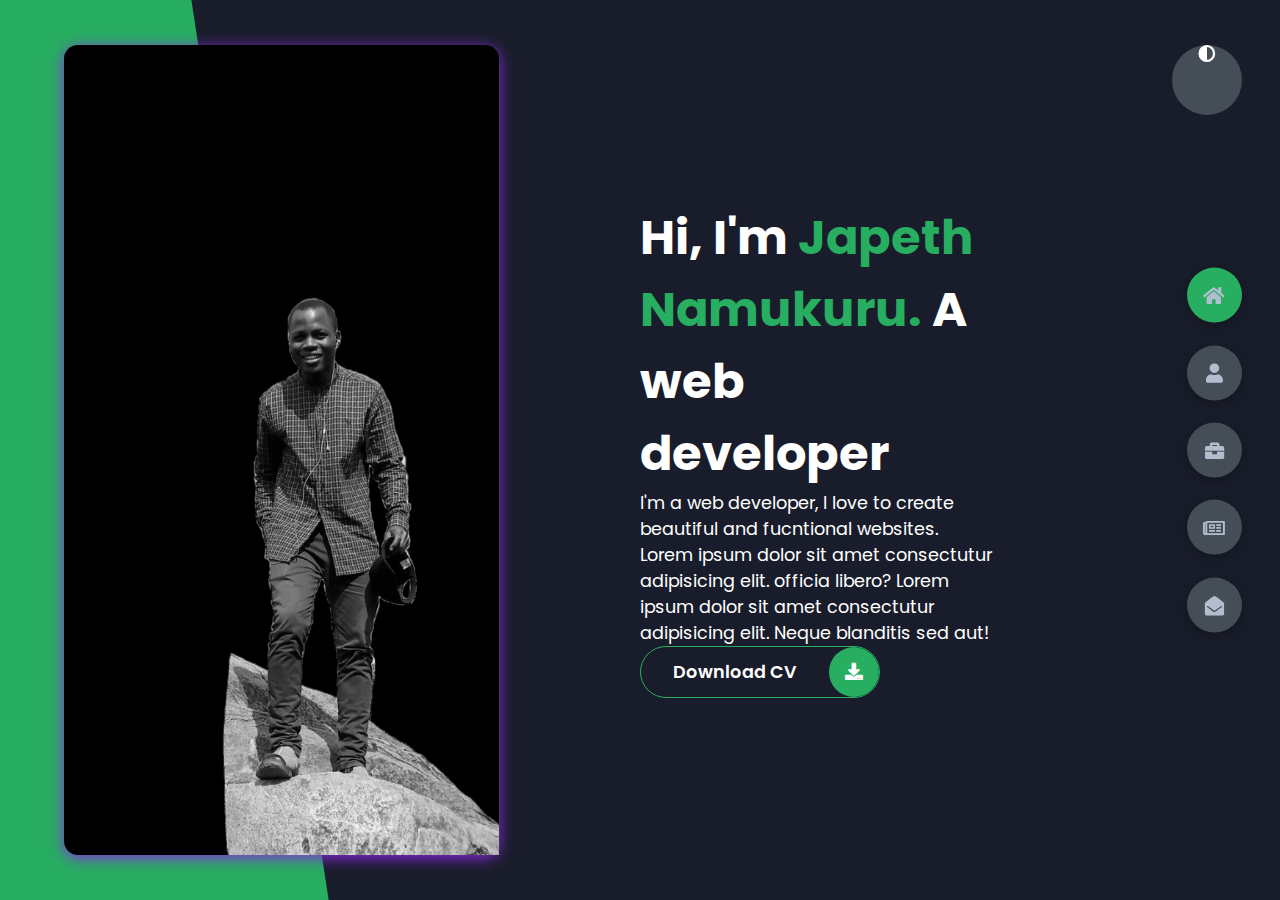
==== portfolio/index.html @ 8c2679c4 "modified files" ====
<!DOCTYPE html>
<html lang="en">
<head>
    <meta charset="UTF-8">
    <meta http-equiv="X-UA-Compatible" content="IE=edge">
    <meta name="viewport" content="width=device-width, initial-scale=1.0">
    <title>portfolio</title>
    <link rel="stylesheet" href="styles/style.css">
    <link rel="stylesheet" href="https://cdnjs.cloudflare.com/ajax/libs/font-awesome/5.15.4/css/all.min.css" 
    integrity="sha512-1ycn6IcaQQ40/MKBW2W4Rhis/DbILU74C1vSrLJxCq57o941Ym01SwNsOMqvEBFlcgUa6xLiPY/NS5R+E6ztJQ==" 
    crossorigin="anonymous" referrerpolicy="no-referrer" />

    <link rel="preconnect" href="https://fonts.googleapis.com">
    <link rel="preconnect" href="https://fonts.gstatic.com" crossorigin>
    <link href="https://fonts.googleapis.com/css2?family=Poppins&display=swap" rel="stylesheet">
</head>
<body class="main-content">
    <header class="section sec1 header active" id="home">
        <div class="header-content">
            <div class="left-header">
                <div class="h-shape"></div>
                <div class="image">
                    <img src="images/hero.png" width="500" height="500" alt="">
                </div>
            </div>
            <div class="right-header">
                <h1 class="name">
                    Hi, I'm <span>Japeth Namukuru.</span>
                    A web developer
                </h1>
                <p>
                    I'm a web developer, I love to create beautiful and fucntional websites.
                    Lorem ipsum dolor sit amet consectutur adipisicing elit. officia libero?
                    Lorem ipsum dolor sit amet consectutur adipisicing elit. Neque blanditis sed aut!
                </p>
                <div class="btn-container">
                    <a href="#" class="main-btn">
                        <span class="btn-text">Download CV</span>
                        <span class="btn-icon"><i class="fas fa-download"></i></span>
                    </a>
                </div>
            </div>
        </div>
    </header>
    <main>
        <section class="section sec2 about" id="about">
            <div class="main-title">
                <h2>About <span>me</span><span class="bg-text">my stats</span></h2>
            </div>
            <div class="about-container">
                <div class="left-about">
                    <h4>Information About me</h4>
                    <p>
                        Lorem ipsum dolor sit amet consectetur adipisicing elit. Nemo, sequi modi hic nam ducimus suscipit eos dolores optio laboriosam dignissimos labore saepe adipisci, corporis earum quod debitis dolorem officiis quas.
                    </p>
                    <div class="btn-container">
                        <a href="#" class="main-btn">
                            <span class="btn-text">Download CV</span>
                            <span class="btn-icon"><i class="fas fa-download"></i></span>
                        </a>
                    </div>
                </div>
                <div class="right-about">
                    <div class="about-item">
                        <div class="about-text">
                            <p class="large-text">560+</p>
                            <p class="small-text">Projects <br>Completed</p>
                        </div>
                    </div>                   
                    <div class="about-item">
                        <div class="about-text">
                            <p class="large-text">5+</p>
                            <p class="small-text">Years of <br>Experience</p>
                        </div>
                    </div>
                    <div class="about-item">
                        <div class="about-text">
                            <p class="large-text">10+</p>
                            <p class="small-text">Happy <br>Clients</p>
                        </div>
                    </div>
                    <div class="about-item">
                        <div class="about-text">
                            <p class="large-text">400+</p>
                            <p class="small-text">Customer <br>Reviews</p>
                        </div>
                    </div>
                </div>
            </div>
            <div class="about-stats">
                <h4 class="stat-title">My Skills</h4>
                <div class="progress-bars">
                    <div class="progress-bar">
                        <p class="progress-title">html5</p>
                        <div class="progress-container">
                            <p class="prog-text">80%</p>
                            <div class="progress">
                                <span class="html"></span>
                            </div>
                        </div>
                    </div>
                    <div class="progress-bar">
                        <p class="progress-title">css3</p>
                        <div class="progress-container">
                            <p class="prog-text">90%</p>
                            <div class="progress">
                                <span class="css3"></span>
                            </div>
                        </div>
                    </div>
                    <div class="progress-bar">
                        <p class="progress-title">javascript</p>
                        <div class="progress-container">
                            <p class="prog-text">50%</p>
                            <div class="progress">
                                <span class="javascript"></span>
                            </div>
                        </div>
                    </div>
                    <div class="progress-bar">
                        <p class="progress-title">django</p>
                        <div class="progress-container">
                            <p class="prog-text">70%</p>
                            <div class="progress">
                                <span class="django"></span>
                            </div>
                        </div>
                    </div>
                    <div class="progress-bar">
                        <p class="progress-title">python</p>
                        <div class="progress-container">
                            <p class="prog-text">80%</p>
                            <div class="progress">
                                <span class="python"></span>
                            </div>
                        </div>
                    </div>
                    <div class="progress-bar">
                        <p class="progress-title">C</p>
                        <div class="progress-container">
                            <p class="prog-text">60%</p>
                            <div class="progress">
                                <span class="c"></span>
                            </div>
                        </div>
                    </div>
                </div>
            </div>
            <h4 class="stat-title">My Timeline</h4>
            <div class="timeline">
                <div class="timeline-item">
                    <div class="timeline-icon">
                        <i class="fas fa-briefcase"></i>
                    </div>
                    <p class="timeline-duration">2019 - present</p>
                    <h5>Web Developer<span> - Vircrosoft</span></h5>
                    <p>
                        Lorem ipsum dolor sit amet consectutur adipisicing elit. Lorem ipsum dolor sit amet consectutur adipisicing elit.
                    </p>
                </div>
                <div class="timeline-item">
                    <div class="timeline-icon">
                        <i class="fas fa-briefcase"></i>
                    </div>
                    <p class="timeline-duration">2019 - present</p>
                    <h5>Web Developer<span> - Vircrosoft</span></h5>
                    <p>
                        Lorem ipsum dolor sit amet consectutur adipisicing elit. Lorem ipsum dolor sit amet consectutur adipisicing elit.
                    </p>
                </div>
                <div class="timeline-item">
                    <div class="timeline-icon">
                        <i class="fas fa-briefcase"></i>
                    </div>
                    <p class="timeline-duration">2019 - present</p>
                    <h5>Web Developer<span> - Vircrosoft</span></h5>
                    <p>
                        Lorem ipsum dolor sit amet consectutur adipisicing elit. Lorem ipsum dolor sit amet consectutur adipisicing elit.
                    </p>
                </div>
                <div class="timeline-item">
                    <div class="timeline-icon">
                        <i class="fas fa-briefcase"></i>
                    </div>
                    <p class="timeline-duration">2019 - present</p>
                    <h5>Web Developer<span> - Vircrosoft</span></h5>
                    <p>
                        Lorem ipsum dolor sit amet consectutur adipisicing elit. Lorem ipsum dolor sit amet consectutur adipisicing elit.
                    </p>
                </div>
                <div class="timeline-item">
                    <div class="timeline-icon">
                        <i class="fas fa-briefcase"></i>
                    </div>
                    <p class="timeline-duration">2019 - present</p>
                    <h5>Web Developer<span> - Vircrosoft</span></h5>
                    <p>
                        Lorem ipsum dolor sit amet consectutur adipisicing elit. Lorem ipsum dolor sit amet consectutur adipisicing elit.
                    </p>
                </div>
                <div class="timeline-item">
                    <div class="timeline-icon">
                        <i class="fas fa-briefcase"></i>
                    </div>
                    <p class="timeline-duration">2019 - present</p>
                    <h5>Web Developer<span> - Vircrosoft</span></h5>
                    <p>
                        Lorem ipsum dolor sit amet consectutur adipisicing elit. Lorem ipsum dolor sit amet consectutur adipisicing elit.
                    </p>
                </div>
            </div>
            <h4 class="stat-title"></h4>
        </section>
        <section class="section sec3 portfolio" id="portfolio">
            <div class="main-title">
                <h2>My <span>portfolio</span><span class="bg-text">my work</span></h2>
            </div>
            <p class="portfolio-text">
                Here is some of my work that I've done in various programming languanges
            </p>
            <div class="portfolios">
                <div class="portfolio-item">
                    <div class="image">
                        <img src="images/image2.png" alt="">
                    </div>
                    <div class="hover-items">
                        <h3>Project source</h3>
                        <div class="icons">
                            <a href="#" class="icon">
                                <i class="fab fa-github"></i>
                            </a>
                            <a href="#" class="icon">
                                <i class="fab fa-github"></i>
                            </a>
                            <a href="#" class="icon">
                                <i class="fab fa-github"></i>
                            </a>
                        </div>
                    </div>
                </div>
                <div class="portfolio-item">
                    <div class="image">
                        <img src="images/image2.png" alt="">
                    </div>
                    <div class="hover-items">
                        <h3>Project source</h3>
                        <div class="icons">
                            <a href="#" class="icon">
                                <i class="fab fa-github"></i>
                            </a>
                            <a href="#" class="icon">
                                <i class="fab fa-github"></i>
                            </a>
                            <a href="#" class="icon">
                                <i class="fab fa-github"></i>
                            </a>
                        </div>
                    </div>
                </div>
                <div class="portfolio-item">
                    <div class="image">
                        <img src="images/image2.png" alt="">
                    </div>
                    <div class="hover-items">
                        <h3>Project source</h3>
                        <div class="icons">
                            <a href="#" class="icon">
                                <i class="fab fa-github"></i>
                            </a>
                            <a href="#" class="icon">
                                <i class="fab fa-github"></i>
                            </a>
                            <a href="#" class="icon">
                                <i class="fab fa-github"></i>
                            </a>
                        </div>
                    </div>
                </div>
                <div class="portfolio-item">
                    <div class="image">
                        <img src="images/image2.png" alt="">
                    </div>
                    <div class="hover-items">
                        <h3>Project source</h3>
                        <div class="icons">
                            <a href="#" class="icon">
                                <i class="fab fa-github"></i>
                            </a>
                            <a href="#" class="icon">
                                <i class="fab fa-github"></i>
                            </a>
                            <a href="#" class="icon">
                                <i class="fab fa-github"></i>
                            </a>
                        </div>
                    </div>
                </div>
                <div class="portfolio-item">
                    <div class="image">
                        <img src="images/image2.png" alt="">
                    </div>
                    <div class="hover-items">
                        <h3>Project source</h3>
                        <div class="icons">
                            <a href="#" class="icon">
                                <i class="fab fa-github"></i>
                            </a>
                            <a href="#" class="icon">
                                <i class="fab fa-github"></i>
                            </a>
                            <a href="#" class="icon">
                                <i class="fab fa-github"></i>
                            </a>
                        </div>
                    </div>
                </div>
                <div class="portfolio-item">
                    <div class="image">
                        <img src="images/image2.png" alt="">
                    </div>
                    <div class="hover-items">
                        <h3>Project source</h3>
                        <div class="icons">
                            <a href="#" class="icon">
                                <i class="fab fa-github"></i>
                            </a>
                            <a href="#" class="icon">
                                <i class="fab fa-github"></i>
                            </a>
                            <a href="#" class="icon">
                                <i class="fab fa-github"></i>
                            </a>
                        </div>
                    </div>
                </div>
            </div>
        </section>
        <section class="section sec4" id="blogs">
            <div class="blogs-content">
                <div class="main-title">
                    <h2>My <span>blogs</span><span class="bg-text">work</span></h2>
                </div>
                <div class="blogs">
                    <div class="blog">
                        <img src="images/image2.png" alt="">
                        <div class="blog-text">
                            <h4>How to create a website</h4>
                            <p>I like to talk, I like to listen. I like to see the sunrise in the morning,    
                            </p>
                        </div>
                    </div>
                    <div class="blog">
                        <img src="images/image2.png" alt="">
                        <div class="blog-text">
                            <h4>How to create a website</h4>
                            <p>I like to talk, I like to listen. I like to see the sunrise in the morning,    
                            </p>
                        </div>
                    </div>
                    <div class="blog">
                        <img src="images/image2.png" alt="">
                        <div class="blog-text">
                            <h4>How to create a website</h4>
                            <p>I like to talk, I like to listen. I like to see the sunrise in the morning,    
                            </p>
                        </div>
                    </div>
                    <div class="blog">
                        <img src="images/image2.png" alt="">
                        <div class="blog-text">
                            <h4>How to create a website</h4>
                            <p>I like to talk, I like to listen. I like to see the sunrise in the morning,    
                            </p>
                        </div>
                    </div>
                    <div class="blog">
                        <img src="images/image2.png" alt="">
                        <div class="blog-text">
                            <h4>How to create a website</h4>
                            <p>I like to talk, I like to listen. I like to see the sunrise in the morning,    
                            </p>
                        </div>
                    </div>
                    <div class="blog">
                        <img src="images/image2.png" alt="">
                        <div class="blog-text">
                            <h4>How to create a website</h4>
                            <p>I like to talk, I like to listen. I like to see the sunrise in the morning,    
                            </p>
                        </div>
                    </div>
                </div>
            </div>
        </section>
        <section class="section sec5 contact" id="contact">
            <div class="contact-conatiner">
                <div class="main-title">
                    <h2>contact <span>me</span><span class="bg-text">contact</span></h2>
                </div>
                <div class="contact-content-container">
                    <div class="left-contact">
                        <h4>Contact me here</h4>
                        <p>Lorem ipsum dolor sit amet consectetur adipisicing elit. Laboriosam quas, nisi perferendis impedit repudiandae consequuntur dignissimos dolore doloremque laborum! Tempore consequuntur veritatis cum autem velit harum ipsa mollitia, placeat cumque?
                        </p>
                        <div class="contact-info">
                            <div class="contact-item">
                                <div class="icon">
                                    <i class="fas fa-map-marker-alt"></i>
                                    Location
                                </div>
                                <p>
                                    : Nairobi, Kenya
                                </p>
                            </div>
                        </div>
                        <div class="contact-info">
                            <div class="contact-item">
                                <div class="icon">
                                    <i class="fas fa-envelope"></i>
                                    <span>Email</span>
                                </div>
                                <p>
                                    <span>: japhethnmukuru@gmail.com</span>
                                </p>
                            </div>
                        </div>
                        <div class="contact-info">
                            <div class="contact-item">
                                <div class="icon">
                                    <i class="fas fa-user-graduate"></i>
                                    <span>Education</span>
                                </div>
                                <p>
                                    <span>: Maseno University, Kenya</span>
                                </p>
                            </div>
                        </div>
                        <div class="contact-info">
                            <div class="contact-item">
                                <div class="icon">
                                    <i class="fas fa-phone"></i>
                                    <span>Mobile Number</span>
                                </div>
                                <p>
                                    <span>: +2547 9500 2433</span>
                                </p>
                            </div>
                        </div>
                        <div class="contact-info">
                            <div class="contact-item">
                                <div class="icon">
                                    <i class="fas fa-globe-africa"></i>
                                    <span>Languages</span>
                                </div>
                                <p>
                                    <span>: Afrikaans, English, Swahili</span>
                                </p>
                            </div>
                        </div>
                        <div class="contact-icons">
                            <div class="contact-icon">
                                <a href="#" target="_blank">
                                    <i class="fab fa-facebook-f"></i>
                                </a>
                                <a href="#" target="_blank">
                                    <i class="fab fa-twitter"></i>
                                </a>
                                <a href="#" target="_blank">
                                    <i class="fab fa-github"></i>
                                </a>
                                <a href="#" target="_blank">
                                    <i class="fab fa-linkedin-in"></i>
                                </a>
                            </div>
                        </div>
                    </div>
                    <div class="right-contact">
                        <form action="" class="contact-form">
                            <div class="input-control input-control-2">
                                <input type="text" required placeholder="Name">
                                <input type="email" required placeholder="Email">
                            </div>
                            <div class="input-control">
                                <input type="text" required placeholder="Subject">
                            </div>
                            <div class="input-control">
                                <textarea name="subject" placeholder="Message More..." id="" cols="15" rows="8"></textarea>
                            </div>
                            <div class="submit-btn">
                                <a href="#" class="main-btn">
                                    <span class="btn-text">Download CV</span>
                                    <span class="btn-icon"><i class="fas fa-download"></i></span>
                                </a>
                            </div>
                        </form>
                    </div>
                </div>
            </div>
        </section>
    </main>
    <div class="controls">
        <div class="control control-1 active-btn" data-id="home">
            <i class="fas fa-home"></i>
        </div>
        <div class="control control-2" data-id="about">
            <i class="fas fa-user"></i>
        </div>
        <div class="control control-3" data-id="portfolio">
            <i class="fas fa-briefcase"></i>
        </div>
        <div class="control control-4" data-id="blogs">
            <i class="far fa-newspaper"></i>
        </div>
        <div class="control control-5" data-id="contact">
            <i class="fas fa-envelope-open"></i>
        </div>
    </div>
    <div class="theme-btn">
        <i class="fas fa-adjust"></i>
    </div>
    <script type="text/javascript" src="js/app.js"></script>
</body>
</html>
---- portfolio/styles/style.css ----
* {
  margin: 0;
  padding: 0;
  box-sizing: border-box;
  list-style: none;
}

:root {
  --color-primary: #191d2b;
  --color-secondary: #27AE60;
  --color-white: #FFFFFF;
  --color-black: #000;
  --color-gray0: #f8f8f8;
  --color-gray-1: #dbe1e8;
  --color-gray-2: #b2becd;
  --color-gray-3: #6c7183;
  --color-gray-4: #454e56;
  --color-gray-5:#2a2e35;
  --color-gray-6: #12181b;
  --br-sm-2: 14px;
  --box-shadow-1: 0 3px 15px rgba(0, 0, 0, .3) ;
}

body {
  font-family: "Poppins", sans-serif;
  background-color: var(--color-primary);
  font-size: 1.1rem;
  color: var(--color-white);
  transition: all 0.4s ease-in-out;
}

a {
  display: inline-block;
  text-decoration: none;
  color: inherit;
  font-family: inherit;
}

header {
  height: 100vh;
  color: var(--color-white);
  overflow: hidden;
}

section {
  min-height: 100vh;
  width: 100%;
  position: absolute;
  left: 0;
  right: 0;
  padding: 3rem 18rem;
}

.section {
  transform: translateY(-100%) scale(0);
  transition: all 0.4s ease-in-out;
  background-color: var(--color-primary);
}

.sec1 {
  display: none;
  transform: translateY(0) scale(1);
}

.sec2 {
  display: none;
  transform: translateY(0) scale(1);
}

.sec3 {
  display: none;
  transform: translateY(0) scale(1);
}

.sec4 {
  display: none;
  transform: translateY(0) scale(1);
}

.sec5 {
  display: none;
  transform: translateY(0) scale(1);
}

.active {
  display: block;
  -webkit-animation: scaleAnim 1s ease-in-out;
          animation: scaleAnim 1s ease-in-out;
}
@-webkit-keyframes scaleAnim {
  0% {
    transform: translateY(-100%) scaleY(0);
  }
  100% {
    transform: translateY(0%) scaleY(1);
  }
}
@keyframes scaleAnim {
  0% {
    transform: translateY(-100%) scaleY(0);
  }
  100% {
    transform: translateY(0%) scaleY(1);
  }
}

.controls {
  position: fixed;
  z-index: 10;
  top: 50%;
  right: 3%;
  display: flex;
  flex-direction: column;
  align-items: center;
  justify-content: center;
  transform: translateY(-50%);
}
.controls .active-btn {
  background-color: var(--color-secondary) !important;
  transition: all 0.4s ease-in-out;
}
.controls .active-btn i {
  color: var(--color-white);
}
.controls .control {
  padding: 1rem;
  cursor: pointer;
  background-color: var(--color-gray-4);
  width: 55px;
  height: 55px;
  border-radius: 50%;
  display: flex;
  align-items: center;
  justify-content: center;
  margin: 0.7rem 0;
  box-shadow: var(--box-shadow-1);
}
.controls .control:hover {
  transform: translateY(-3px);
  box-shadow: 0 0 10px blueviolet;
  transition: all 0.4s ease-in-out;
}
.controls .control i {
  font-size: 1.2rem;
  color: var(--color-gray-2);
  pointer-events: none;
}

.theme-btn {
  top: 5%;
  right: 3%;
  width: 70px;
  height: 70px;
  border-radius: 50%;
  background-color: var(--color-gray-4);
  cursor: pointer;
  position: fixed;
  display: flex;
  align-content: center;
  justify-content: center;
}

.header-content {
  display: grid;
  grid-template-columns: repeat(2, 1fr);
  height: 100%;
}
.header-content .left-header {
  display: flex;
  align-items: center;
  position: relative;
}
.header-content .left-header .h-shape {
  transition: all 0.4s ease-in-out;
  width: 65%;
  height: 100%;
  background-color: var(--color-secondary);
  position: absolute;
  left: 0;
  top: 0;
  z-index: -1;
  -webkit-clip-path: polygon(0 0, 46% 0, 79% 100%, 0% 100%);
          clip-path: polygon(0 0, 46% 0, 79% 100%, 0% 100%);
}
.header-content .left-header .image {
  border-radius: var(--br-sm-2);
  height: 90%;
  width: 68%;
  margin-left: 4rem;
  background-color: var(--color-black);
  transition: all 0.4s ease-in-out;
  box-shadow: 0 3px 15px blueviolet;
}
.header-content .left-header .image img {
  width: 100%;
  height: 100%;
  -o-object-fit: cover;
     object-fit: cover;
  transition: all 0.4s ease-in-out;
  filter: grayscale(100%);
}
.header-content .left-header .image img:hover {
  filter: grayscale(0);
}
.header-content .right-header {
  display: flex;
  flex-direction: column;
  justify-content: center;
  padding-right: 18rem;
}
.header-content .right-header .name {
  font-size: 3rem;
}
.header-content .right-header .name span {
  color: var(--color-secondary);
}
.header-content .right-header .name p {
  margin: 1.5rem 0;
  line-height: 2rem;
}

.btn-container {
  display: flex;
  align-self: flex-start;
}

.main-btn {
  border-radius: 30px;
  color: inherit;
  font-weight: 600;
  position: relative;
  border: 1px solid var(--color-secondary);
  display: flex;
  align-self: flex-start;
  align-items: center;
  overflow: hidden;
}
.main-btn .btn-text {
  padding: 0 2rem;
}
.main-btn .btn-icon {
  background-color: var(--color-secondary);
  display: flex;
  align-items: center;
  justify-content: center;
  border-radius: 50%;
  padding: 1rem;
}
.main-btn::before {
  content: "";
  position: absolute;
  top: 0;
  right: 0;
  transform: translateX(100%);
  transition: all 0.4s ease-in-out;
  z-index: -1;
}
.main-btn:hover::before {
  width: 100%;
  height: 100%;
  background-color: var(--color-secondary);
  transform: translateX(0%);
}

.about-container {
  display: grid;
  grid-template-columns: repeat(2, 1fr);
  padding-top: 3.5rem;
  padding-bottom: 5rem;
}
.about-container .right-about {
  display: grid;
  grid-template-columns: repeat(2, 1fr);
  grid-gap: 2rem;
}
.about-container .right-about .about-item {
  border: 1px solid var(--color-gray-5);
  border-radius: 5px;
  transition: all 0.4s ease-in-out;
  box-shadow: 1px 2px 15px rgba(0, 0, 0, 0.1);
}
.about-container .right-about .about-item:hover {
  cursor: default;
  transform: translateY(-5px);
  border: 1px solid var(--color-gray-5);
  box-shadow: 0 3px 15px blueviolet;
}
.about-container .right-about .about-item .about-text {
  padding: 1.5rem;
  display: flex;
  flex-direction: column;
}
.about-container .right-about .about-item .about-text .large-text {
  font-size: 3rem;
  font-weight: 700;
  color: var(--color-secondary);
}
.about-container .right-about .about-item .about-text .small-text {
  padding-left: 3rem;
  position: relative;
  text-transform: uppercase;
  font-size: 1.2rem;
  color: var(--color-gray-2);
  letter-spacing: 2px;
}
.about-container .right-about .about-item .about-text .small-text::before {
  content: "";
  position: absolute;
  left: 0;
  top: 15px;
  width: 2rem;
  height: 2px;
  background-color: var(--color-gray-5);
}
.about-container .left-about {
  padding-right: 5rem;
}
.about-container .left-about p {
  line-height: 2rem;
  padding: 1rem;
  color: var(--color-gray-1);
}
.about-container .left-about h4 {
  font-size: 2rem;
  text-transform: uppercase;
}

.about-stats {
  padding-bottom: 4rem;
}
.about-stats .progress-bars {
  display: grid;
  grid-template-columns: repeat(2, 1fr);
  grid-gap: 2rem;
}
.about-stats .progress-bars .progress-bar {
  display: flex;
  flex-direction: column;
}
.about-stats .progress-bars .progress-bar .progress-title {
  text-transform: uppercase;
  font-weight: 500;
}
.about-stats .progress-bars .progress-bar .progress-container {
  display: flex;
  align-items: center;
}
.about-stats .progress-bars .progress-bar .progress-container .prog-text {
  color: var(--color-gray-2);
}
.about-stats .progress-bars .progress-bar .progress-container .progress {
  width: 100%;
  height: 0.45rem;
  background-color: var(--color-gray-4);
  margin-left: 1rem;
  position: relative;
}
.about-stats .progress-bars .progress-bar .progress-container .progress span {
  position: absolute;
  height: 100%;
  width: 90%;
  top: 0;
  left: 0;
  background-color: var(--color-secondary);
  transition: all 0.4s ease-in-out;
}
.about-stats .progress-bars .progress-bar .progress-container .progress .html {
  width: 80%;
}
.about-stats .progress-bars .progress-bar .progress-container .progress .css3 {
  width: 90%;
}
.about-stats .progress-bars .progress-bar .progress-container .progress .javascript {
  width: 50%;
}
.about-stats .progress-bars .progress-bar .progress-container .progress .django {
  width: 70%;
}
.about-stats .progress-bars .progress-bar .progress-container .progress .python {
  width: 80%;
}
.about-stats .progress-bars .progress-bar .progress-container .progress .c {
  width: 60%;
}

.stat-title {
  text-transform: uppercase;
  font-size: 1.4rem;
  text-align: center;
  padding: 3.5rem 0;
  position: relative;
}
.stat-title::before {
  position: absolute;
  content: "";
  left: 50%;
  top: 0;
  width: 40%;
  height: 1px;
  background-color: var(--color-gray-5);
  transform: translateX(-50%);
}

.timeline {
  display: grid;
  grid-template-columns: repeat(2, 1fr);
  grid-gap: 2rem;
  padding-bottom: 3rem;
}
.timeline .timeline-item {
  position: relative;
  padding-left: 3rem;
  border-left: 1 px solid var(--color-gray-5);
}
.timeline .timeline-item .timeline-icon {
  position: absolute;
  left: -27px;
  width: 50px;
  height: 50px;
  background-color: var(--color-secondary);
  border-radius: 50%;
  display: flex;
  align-items: center;
  justify-content: center;
}
.timeline .timeline-item .timeline-icon i {
  font-size: 1.3rem;
}
.timeline .timeline-item .timeline-duration {
  padding: 0.2rem 0.6rem;
  background-color: var(--color-gray-5);
  border-radius: 15px;
  display: inline-block;
  font-size: 0.8rem;
  text-transform: uppercase;
  font-weight: 500;
}
.timeline .timeline-item h5 {
  padding: 1rem 0;
  text-transform: uppercase;
  font-size: 1.3rem;
  font-weight: 600;
}
.timeline .timeline-item h5 span {
  color: var(--color-gray-2);
  font-weight: 500;
  font-size: 1.2rem;
}
.timeline .timeline-item p {
  color: var(--color-gray-2);
}

.portfolio-text {
  padding: 2rem 0;
  text-align: center;
}

.portfolios {
  display: grid;
  grid-template-columns: repeat(3, 1fr);
  grid-gap: 2rem;
  margin-top: 3rem;
}
.portfolios .portfolio-item {
  position: relative;
}
.portfolios .portfolio-item img {
  width: 100%;
  height: 300px;
  -o-object-fit: cover;
     object-fit: cover;
  border-radius: 15px;
}
.portfolios .portfolio-item .hover-items {
  display: flex;
  flex-direction: column;
  align-items: center;
  justify-content: center;
  width: 100%;
  height: 100%;
  position: absolute;
  left: 0;
  top: 0;
  background-color: var(--color-secondary);
  border-radius: 15px;
  opacity: 0%;
  transform: scale(0);
  transition: all 1s ease-in-out;
}
.portfolios .portfolio-item .hover-items h3 {
  font-size: 1.5rem;
  color: var(--color-white);
  margin-bottom: 1.5rem;
}
.portfolios .portfolio-item .hover-items .icons {
  display: flex;
  align-items: center;
  justify-content: center;
}
.portfolios .portfolio-item .hover-items .icons .icon {
  background-color: var(--color-primary);
  width: 50px;
  height: 50px;
  border-radius: 50%;
  display: flex;
  align-items: center;
  justify-content: center;
  margin: 0 1rem;
  cursor: pointer;
  transition: all 0.4s ease-in-out;
}
.portfolios .portfolio-item .hover-items .icons .icon i {
  font-size: 1.5rem;
  color: var(--color-white);
  margin: 0 1rem;
}
.portfolios .portfolio-item .hover-items .icons .icon:hover {
  background-color: var(--color-white);
}
.portfolios .portfolio-item .hover-items .icons .icon:hover i {
  color: var(--color-primary);
}

.portfolio-item:hover .hover-items {
  opacity: 0.7;
  transform: scale(1);
  box-shadow: 0 3px 15px blueviolet;
}

.blogs {
  display: grid;
  grid-template-columns: repeat(3, 1fr);
  grid-gap: 3rem;
  margin-top: 3rem;
}
.blogs .blog {
  position: relative;
  background-color: var(--color-gray-5);
  border-radius: 5px;
  box-shadow: 1px 1px 20px rgba(0, 0, 0, 0.1);
  transition: all 0.4s ease-in-out;
}
.blogs .blog:hover {
  box-shadow: 1px 1px 20px rgba(0, 0, 0, 0.3);
  transform: translateY(-5px);
  transition: all 0.4s ease-in-out;
}
.blogs .blog:hover img {
  filter: grayscale(0);
  transform: scale(1.1);
  box-shadow: 0px 4px 15px rgba(0, 0, 0, 0.8);
  background-color: var(--color-gray-5);
}
.blogs .blog:hover h4 {
  color: var(--color-secondary);
}
.blogs .blog img {
  width: 100%;
  height: 300px;
  -o-object-fit: cover;
     object-fit: cover;
  border-top-left-radius: 5px;
  border-top-right-radius: 5px;
  filter: grayscale(100);
  transition: all 0.4s ease-in-out;
}
.blogs .blog .blog-text {
  margin-top: -7px;
  padding: 1.1rem;
  border-top: 4px solid var(--color-secondary);
}
.blogs .blog .blog-text h4 {
  font-size: 1.5rem;
  margin-bottom: 0.7rem;
  transition: all 0.4s ease-in-out;
  cursor: pointer;
}
.blogs .blog .blog-text p {
  color: var(--color-gray-2);
  line-height: 2rem;
  padding-bottom: 1rem;
}

.contact-content-container {
  display: flex;
  padding-top: 3.5rem;
}
.contact-content-container .left-contact {
  flex: 2;
}
.contact-content-container .left-contact h4 {
  margin-top: 1rem;
  font-size: 2rem;
  text-transform: uppercase;
}
.contact-content-container .left-contact p {
  margin: 1rem 0;
  line-height: 2rem;
}
.contact-content-container .left-contact .contact-info .contact-item {
  display: flex;
  align-items: center;
  justify-content: space-between;
}
.contact-content-container .left-contact .contact-info .contact-item p {
  margin: 0.3rem 0 !important;
  padding: 0 !important;
}
.contact-content-container .left-contact .contact-info .contact-item .icon {
  display: grid;
  grid-template-columns: 40px 1fr;
}
.contact-content-container .left-contact .contact-info .contact-item .icon i {
  display: flex;
  align-items: center;
  font-size: 1.3rem;
}
.contact-content-container .left-contact .contact-icon {
  display: flex;
  margin-top: 2rem;
}
.contact-content-container .left-contact .contact-icon a {
  display: flex;
  align-items: center;
  color: var(--color-white);
  background-color: var(--color-gray-5);
  cursor: pointer;
  justify-content: center;
  width: 50px;
  height: 50px;
  border-radius: 50%;
  margin: 0 0.4rem;
  transition: all 0.4s ease-in-out;
}
.contact-content-container .left-contact .contact-icon a:hover {
  background-color: var(--color-secondary);
}
.contact-content-container .left-contact .contact-icon a:hover i {
  color: var(--color-primary);
}
.contact-content-container .left-contact .contact-icon a i {
  display: flex;
  align-items: center;
  justify-content: center;
  font-size: 1.3rem;
}
.contact-content-container .right-contact {
  flex: 3;
  margin-left: 3rem;
}
.contact-content-container .right-contact .input-control {
  margin: 1.5rem 0;
}
.contact-content-container .right-contact .input-control input, .contact-content-container .right-contact .input-control textarea {
  border-radius: 30px;
  font-weight: inherit;
  font-size: inherit;
  font-family: inherit;
  padding: 0.8rem 1.1rem;
  outline: none;
  border: none;
  background-color: var(--color-gray-5);
  width: 100%;
  color: var(--color-white);
  resize: none;
}
.contact-content-container .right-contact .input-control-2 {
  display: flex;
}
.contact-content-container .right-contact .input-control-2 :last-child {
  margin-left: 1.5rem;
}
.contact-content-container .right-contact .submit-btn {
  display: flex;
  justify-content: flex-start;
}

.main-title {
  text-align: center;
}
.main-title h2 {
  position: relative;
  text-transform: uppercase;
  font-size: 4rem;
  font-weight: 700;
}
.main-title h2 span {
  color: var(--color-secondary);
}
.main-title h2 .bg-text {
  position: absolute;
  top: 50%;
  left: 50%;
  color: var(--color-gray-5);
  transition: all 0.4s ease-in-out;
  z-index: -1;
  transform: translate(-50%, -50%);
  font-weight: 800;
  font-size: 6.3rem;
}/*# sourceMappingURL=style.css.map */
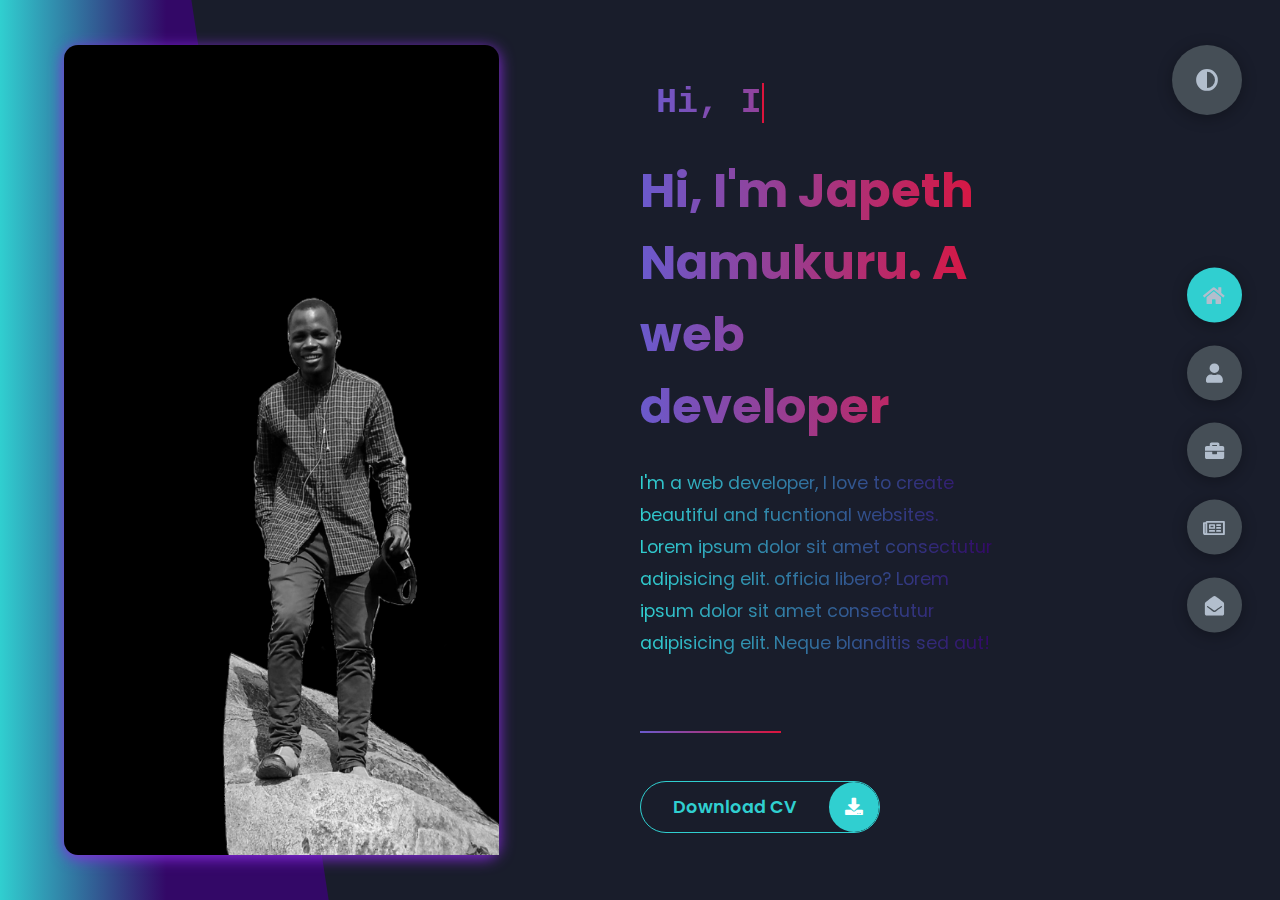
==== commit 00981958: "modified files" ====
--- a/portfolio/index.html
+++ b/portfolio/index.html
@@ -24,6 +24,13 @@
                 </div>
             </div>
             <div class="right-header">
+                <div class="type-writer">                       
+                    <h1>
+                        <a href="" class="typewrite" data-period="2000" data-type='[ "Hi, I am Japheth.", "I am Creative.", "I Love Design.", "I Love to Develop." ]'>
+                        <span class="wrap"></span>
+                        </a>
+                    </h1>
+                </div>
                 <h1 class="name">
                     Hi, I'm <span>Japeth Namukuru.</span>
                     A web developer
@@ -33,6 +40,9 @@
                     Lorem ipsum dolor sit amet consectutur adipisicing elit. officia libero?
                     Lorem ipsum dolor sit amet consectutur adipisicing elit. Neque blanditis sed aut!
                 </p>
+                <div class="line-container">
+                    <div class="line"></div>
+                </div>
                 <div class="btn-container">
                     <a href="#" class="main-btn">
                         <span class="btn-text">Download CV</span>
@@ -221,115 +231,79 @@
             <div class="portfolios">
                 <div class="portfolio-item">
                     <div class="image">
-                        <img src="images/image2.png" alt="">
+                        <img src="images/cafe_menu.png" alt="">
                     </div>
                     <div class="hover-items">
                         <h3>Project source</h3>
                         <div class="icons">
-                            <a href="#" class="icon">
+                            <a href="https://github.com/japhethnamukuru/Responsive-Web-Design/tree/main/0x02-Cafe_Menu" target="_blank" class="icon">
                                 <i class="fab fa-github"></i>
-                            </a>
-                            <a href="#" class="icon">
-                                <i class="fab fa-github"></i>
-                            </a>
-                            <a href="#" class="icon">
-                                <i class="fab fa-github"></i>
-                            </a>
+                            </a>                           
                         </div>
                     </div>
                 </div>
                 <div class="portfolio-item">
                     <div class="image">
-                        <img src="images/image2.png" alt="">
+                        <img src="images/photo_gallery.png" alt="">
                     </div>
                     <div class="hover-items">
                         <h3>Project source</h3>
                         <div class="icons">
-                            <a href="#" class="icon">
+                            <a href="https://github.com/japhethnamukuru/Responsive-Web-Design/tree/main/0x07-Photo_gallery" target="_blank" class="icon">
                                 <i class="fab fa-github"></i>
                             </a>
-                            <a href="#" class="icon">
-                                <i class="fab fa-github"></i>
-                            </a>
-                            <a href="#" class="icon">
-                                <i class="fab fa-github"></i>
-                            </a>
                         </div>
                     </div>
                 </div>
                 <div class="portfolio-item">
                     <div class="image">
-                        <img src="images/image2.png" alt="">
+                        <img src="images/penguin.png" alt="">
                     </div>
                     <div class="hover-items">
                         <h3>Project source</h3>
                         <div class="icons">
-                            <a href="#" class="icon">
+                            <a href="https://github.com/japhethnamukuru/Responsive-Web-Design/tree/main/0x14-Penguin" target="_blank" class="icon">
                                 <i class="fab fa-github"></i>
-                            </a>
-                            <a href="#" class="icon">
-                                <i class="fab fa-github"></i>
-                            </a>
-                            <a href="#" class="icon">
-                                <i class="fab fa-github"></i>
-                            </a>
+                            </a>                            
                         </div>
                     </div>
                 </div>
                 <div class="portfolio-item">
                     <div class="image">
-                        <img src="images/image2.png" alt="">
+                        <img src="images/quiz.png" alt="">
                     </div>
                     <div class="hover-items">
                         <h3>Project source</h3>
                         <div class="icons">
-                            <a href="#" class="icon">
+                            <a href="https://github.com/japhethnamukuru/Responsive-Web-Design/tree/main/0x09-Quiz" target="_blank" class="icon">
                                 <i class="fab fa-github"></i>
-                            </a>
-                            <a href="#" class="icon">
-                                <i class="fab fa-github"></i>
-                            </a>
-                            <a href="#" class="icon">
-                                <i class="fab fa-github"></i>
-                            </a>
+                            </a>                            
                         </div>
                     </div>
                 </div>
                 <div class="portfolio-item">
                     <div class="image">
-                        <img src="images/image2.png" alt="">
+                        <img src="images/skyline.png" alt="">
                     </div>
                     <div class="hover-items">
                         <h3>Project source</h3>
                         <div class="icons">
-                            <a href="#" class="icon">
+                            <a href="https://github.com/japhethnamukuru/Responsive-Web-Design/tree/main/0x0F-City_skyline" target="_blank" class="icon">
                                 <i class="fab fa-github"></i>
-                            </a>
-                            <a href="#" class="icon">
-                                <i class="fab fa-github"></i>
-                            </a>
-                            <a href="#" class="icon">
-                                <i class="fab fa-github"></i>
-                            </a>
+                            </a>                            
                         </div>
                     </div>
                 </div>
                 <div class="portfolio-item">
                     <div class="image">
-                        <img src="images/image2.png" alt="">
+                        <img src="images/color_marker.png" alt="">
                     </div>
                     <div class="hover-items">
                         <h3>Project source</h3>
                         <div class="icons">
-                            <a href="#" class="icon">
+                            <a href="https://github.com/japhethnamukuru/Responsive-Web-Design/tree/main/0x03-Colored_Markers" target="_blank" class="icon">
                                 <i class="fab fa-github"></i>
-                            </a>
-                            <a href="#" class="icon">
-                                <i class="fab fa-github"></i>
-                            </a>
-                            <a href="#" class="icon">
-                                <i class="fab fa-github"></i>
-                            </a>
+                            </a>                            
                         </div>
                     </div>
                 </div>
@@ -500,18 +474,23 @@
     </main>
     <div class="controls">
         <div class="control control-1 active-btn" data-id="home">
+            <p>home</p>
             <i class="fas fa-home"></i>
         </div>
         <div class="control control-2" data-id="about">
+            <p>about</p>
             <i class="fas fa-user"></i>
         </div>
         <div class="control control-3" data-id="portfolio">
+            <p>portfolio</p>
             <i class="fas fa-briefcase"></i>
         </div>
         <div class="control control-4" data-id="blogs">
+            <p>blogs</p>
             <i class="far fa-newspaper"></i>
         </div>
         <div class="control control-5" data-id="contact">
+            <p>contact</p>
             <i class="fas fa-envelope-open"></i>
         </div>
     </div>
--- a/portfolio/styles/style.css
+++ b/portfolio/styles/style.css
@@ -7,7 +7,7 @@
 
 :root {
   --color-primary: #191d2b;
-  --color-secondary: #27AE60;
+  --color-secondary: #30CFD0;
   --color-white: #FFFFFF;
   --color-black: #000;
   --color-gray0: #f8f8f8;
@@ -21,6 +21,20 @@
   --box-shadow-1: 0 3px 15px rgba(0, 0, 0, .3) ;
 }
 
+.light-mode {
+  --color-primary: #FFFFFF;
+  --color-secondary: #a3076f;
+  --color-white: #454e56;
+  --color-black: #000;
+  --color-gray0: #f8f8f8;
+  --color-gray-1: #6c7983;
+  --color-gray-2: #6c7983;
+  --color-gray-3: #6c7983;
+  --color-gray-4: #454e56;
+  --color-gray-5: #c9c2c2;
+  --color-gray-6: #12181b;
+}
+
 body {
   font-family: "Poppins", sans-serif;
   background-color: var(--color-primary);
@@ -37,7 +51,7 @@
 }
 
 header {
-  height: 100vh;
+  min-height: 100vh;
   color: var(--color-white);
   overflow: hidden;
 }
@@ -140,10 +154,26 @@
   box-shadow: 0 0 10px blueviolet;
   transition: all 0.4s ease-in-out;
 }
+.controls .control:hover p {
+  margin-left: -8rem;
+  margin-right: 1rem;
+  transition: all 0.5s ease-in-out;
+  opacity: 1;
+  text-transform: uppercase;
+  font-size: 1rem;
+  color: #30CFD0;
+}
+.controls .control:hover i {
+  color: crimson;
+}
 .controls .control i {
   font-size: 1.2rem;
   color: var(--color-gray-2);
   pointer-events: none;
+}
+.controls .control p {
+  position: absolute;
+  opacity: 0;
 }
 
 .theme-btn {
@@ -156,14 +186,24 @@
   cursor: pointer;
   position: fixed;
   display: flex;
-  align-content: center;
-  justify-content: center;
+  align-items: center;
+  justify-content: center;
+  box-shadow: 0 3px 15px rgba(0, 0, 0, 0.3);
+  transition: all 0.1s ease-in-out;
+}
+.theme-btn:active {
+  transform: translateY(-5px);
+}
+.theme-btn i {
+  font-size: 1.4rem;
+  color: var(--color-gray-2);
+  pointer-events: none;
 }
 
 .header-content {
   display: grid;
   grid-template-columns: repeat(2, 1fr);
-  height: 100%;
+  min-height: 100vh;
 }
 .header-content .left-header {
   display: flex;
@@ -174,7 +214,7 @@
   transition: all 0.4s ease-in-out;
   width: 65%;
   height: 100%;
-  background-color: var(--color-secondary);
+  background: linear-gradient(to right, #30CFD0 0%, #330867 40%);
   position: absolute;
   left: 0;
   top: 0;
@@ -210,13 +250,18 @@
 }
 .header-content .right-header .name {
   font-size: 3rem;
-}
-.header-content .right-header .name span {
-  color: var(--color-secondary);
-}
-.header-content .right-header .name p {
+  background: linear-gradient(to right, slateblue 0%, crimson 100%);
+  background-clip: text;
+  -webkit-background-clip: text;
+  -webkit-text-fill-color: transparent;
+}
+.header-content .right-header p {
   margin: 1.5rem 0;
   line-height: 2rem;
+  background: linear-gradient(to right, #30CFD0 0%, #330867 100%);
+  background-clip: text;
+  -webkit-background-clip: text;
+  -webkit-text-fill-color: transparent;
 }
 
 .btn-container {
@@ -234,12 +279,14 @@
   align-self: flex-start;
   align-items: center;
   overflow: hidden;
+  margin-top: 3rem;
 }
 .main-btn .btn-text {
   padding: 0 2rem;
+  color: #30CFD0;
 }
 .main-btn .btn-icon {
-  background-color: var(--color-secondary);
+  background: var(--color-secondary);
   display: flex;
   align-items: center;
   justify-content: center;
@@ -258,8 +305,26 @@
 .main-btn:hover::before {
   width: 100%;
   height: 100%;
-  background-color: var(--color-secondary);
+  background: linear-gradient(to right, #30CFD0 0%, #330867 100%);
   transform: translateX(0%);
+}
+
+.type-writer {
+  background: linear-gradient(to right, slateblue 0%, crimson 100%);
+  background-clip: text;
+  -webkit-background-clip: text;
+  -webkit-text-fill-color: transparent;
+  padding: 1rem;
+  padding-bottom: 2rem;
+  font-family: "Courier New", Courier, monospace;
+  font-weight: lighter;
+}
+
+.line-container {
+  width: 40%;
+  height: 2px;
+  background: linear-gradient(90deg, slateblue, crimson);
+  margin-top: 3rem;
 }
 
 .about-container {
@@ -481,7 +546,7 @@
   position: absolute;
   left: 0;
   top: 0;
-  background-color: var(--color-secondary);
+  background: linear-gradient(-45deg, slateblue, crimson);
   border-radius: 15px;
   opacity: 0%;
   transform: scale(0);
@@ -522,7 +587,7 @@
 }
 
 .portfolio-item:hover .hover-items {
-  opacity: 0.7;
+  opacity: 1;
   transform: scale(1);
   box-shadow: 0 3px 15px blueviolet;
 }
@@ -697,4 +762,155 @@
   transform: translate(-50%, -50%);
   font-weight: 800;
   font-size: 6.3rem;
+}
+
+@media screen and (max-width: 600px) {
+  .about-container {
+    grid-template-columns: 1fr;
+  }
+  .about-container .right-about {
+    grid-template-columns: 1 fr;
+    padding-top: 2.5rem;
+  }
+  .about-container .left-about {
+    padding-right: 0;
+  }
+  .about-container .left-about p {
+    padding-left: 0;
+  }
+  .timeline {
+    grid-template-columns: 1fr;
+    padding-bottom: 6rem;
+  }
+  .about-stats .progress-bars {
+    grid-template-columns: 1fr;
+  }
+  .portfolios {
+    grid-template-columns: 1fr;
+    padding-bottom: 6rem;
+  }
+  .blogs {
+    grid-template-columns: 1fr;
+    padding-bottom: 6rem;
+  }
+  .section {
+    padding: 2.5rem;
+  }
+  .main-title h2 {
+    font-size: 2rem;
+  }
+  .main-title h2 span {
+    font-size: 2rem;
+  }
+  .main-title h2 .bg-text {
+    display: none;
+  }
+}
+@media screen and (max-width: 1432px) {
+  header {
+    padding: 0 !important;
+  }
+  .section {
+    padding: 7rem 11rem;
+  }
+  .contact-content-container {
+    flex-direction: column;
+  }
+  .contact-content-container .right-contact {
+    margin-left: 0;
+    margin-top: 2.5rem;
+  }
+  .contact-content-container .right-contact .input-control-2 {
+    flex-direction: column;
+  }
+  .contact-content-container .right-contact .input-control-2 :last-child {
+    margin-left: 0;
+    margin-top: 1.5rem;
+  }
+}
+@media screen and (max-width: 1070px) {
+  .about-container {
+    grid-template-columns: 1fr;
+  }
+  .about-container .right-about {
+    padding-top: 2.5rem;
+  }
+  .portfolios {
+    grid-template-columns: 1fr 1fr;
+  }
+  .blogs {
+    grid-template-columns: 1fr 1fr;
+  }
+  .main-title h2 {
+    font-size: 4rem;
+  }
+  .main-title h2 span {
+    font-size: 4rem;
+  }
+  .main-title h2 .bg-text {
+    font-size: 4rem;
+  }
+}
+@media screen and (max-width: 970px) {
+  .section {
+    padding: 7rem 6rem;
+  }
+  header {
+    padding: 0;
+  }
+  header .right-header {
+    padding: 2rem !important;
+  }
+  .theme-btn {
+    width: 50px;
+    height: 50px;
+  }
+  .header-content {
+    grid-template-columns: 1fr;
+    padding-bottom: 6rem;
+  }
+  .left-header .h-shape {
+    display: none;
+  }
+  .right-header {
+    grid-row: 1;
+    width: 90%;
+    margin: 0, auto;
+  }
+  .right-header .name {
+    font-size: 2.5rem !important;
+  }
+  .header-content .left-header .image {
+    margin: 0 auto;
+    width: 90%;
+  }
+  .controls {
+    top: auto;
+    bottom: 0;
+    flex-direction: row;
+    justify-content: center;
+    left: 50%;
+    transform: translateX(-50%);
+    width: 100%;
+    background-color: var(--color-gray-5);
+  }
+  .controls .control {
+    margin: 0.3rem 1rem;
+  }
+  .controls .control p {
+    margin-left: 0 !important;
+    margin-top: -6rem;
+    margin-right: 0 !important;
+  }
+}
+@media screen and (max-width: 700px) {
+  .section {
+    padding: 7rem 3rem;
+  }
+  .about-stats .progress-bars {
+    grid-template-columns: 1fr;
+  }
+  .about-stats .main-title h2 {
+    font-size: 3rem;
+  }
 }/*# sourceMappingURL=style.css.map */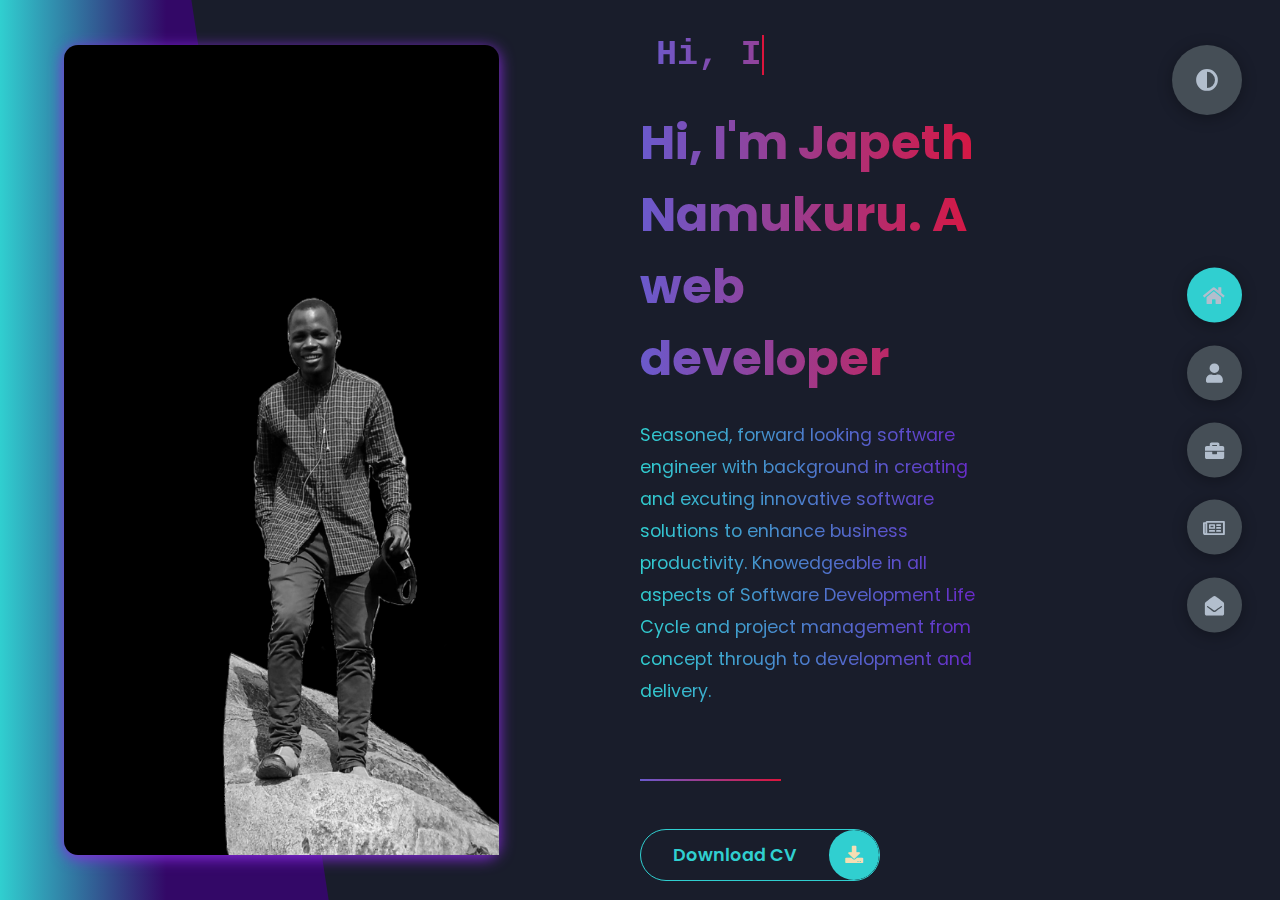
==== commit 2f2107ab: "modified files" ====
--- a/portfolio/index.html
+++ b/portfolio/index.html
@@ -36,9 +36,9 @@
                     A web developer
                 </h1>
                 <p>
-                    I'm a web developer, I love to create beautiful and fucntional websites.
-                    Lorem ipsum dolor sit amet consectutur adipisicing elit. officia libero?
-                    Lorem ipsum dolor sit amet consectutur adipisicing elit. Neque blanditis sed aut!
+                    Seasoned, forward looking software engineer with background in creating and excuting innovative software solutions
+                    to enhance business productivity. Knowedgeable in all aspects of Software Development Life Cycle and project management from concept through to development
+                    and delivery.
                 </p>
                 <div class="line-container">
                     <div class="line"></div>
@@ -59,10 +59,15 @@
             </div>
             <div class="about-container">
                 <div class="left-about">
-                    <h4>Information About me</h4>
-                    <p>
-                        Lorem ipsum dolor sit amet consectetur adipisicing elit. Nemo, sequi modi hic nam ducimus suscipit eos dolores optio laboriosam dignissimos labore saepe adipisci, corporis earum quod debitis dolorem officiis quas.
+                    <h4>Summary</h4>
+                    <p>
+                       Seasoned, forward looking software engineer with background in creating and excuting innovative software solutions
+                       to enhance business productivity. Knowedgeable in all aspects of Software Development Life Cycle and project management from concept through to development
+                       and delivery. Consistently competent leader skilled in coordinating cross-functional teams in deadline-dirven environments to stir timely project completions within the project constraints.
                     </p>
+                    <div class="line-container">
+                        <div class="line"></div>
+                    </div>
                     <div class="btn-container">
                         <a href="#" class="main-btn">
                             <span class="btn-text">Download CV</span>
@@ -73,25 +78,25 @@
                 <div class="right-about">
                     <div class="about-item">
                         <div class="about-text">
-                            <p class="large-text">560+</p>
+                            <p class="large-text" id="count">30+</p>
                             <p class="small-text">Projects <br>Completed</p>
                         </div>
                     </div>                   
                     <div class="about-item">
                         <div class="about-text">
-                            <p class="large-text">5+</p>
+                            <p class="large-text" id="count">2+</p>
                             <p class="small-text">Years of <br>Experience</p>
                         </div>
                     </div>
                     <div class="about-item">
                         <div class="about-text">
-                            <p class="large-text">10+</p>
+                            <p class="large-text" id="count">30+</p>
                             <p class="small-text">Happy <br>Clients</p>
                         </div>
                     </div>
                     <div class="about-item">
                         <div class="about-text">
-                            <p class="large-text">400+</p>
+                            <p class="large-text" id="count">100+</p>
                             <p class="small-text">Customer <br>Reviews</p>
                         </div>
                     </div>
@@ -162,60 +167,67 @@
                     <div class="timeline-icon">
                         <i class="fas fa-briefcase"></i>
                     </div>
-                    <p class="timeline-duration">2019 - present</p>
-                    <h5>Web Developer<span> - Vircrosoft</span></h5>
-                    <p>
-                        Lorem ipsum dolor sit amet consectutur adipisicing elit. Lorem ipsum dolor sit amet consectutur adipisicing elit.
+                    <p class="timeline-duration">Sept, 2022 - present</p>
+                    <h5>Volunteer Web Developer<span> - Winning Spear</span></h5>
+                    <p>
+                        <span>Winning Spear</span> is a startup agency based in Nairobi, Kenya that specializes in ICT Solutions, Digital Marketing, Health and Fitness and Mentorship services.
                     </p>
                 </div>
                 <div class="timeline-item">
                     <div class="timeline-icon">
                         <i class="fas fa-briefcase"></i>
                     </div>
-                    <p class="timeline-duration">2019 - present</p>
-                    <h5>Web Developer<span> - Vircrosoft</span></h5>
-                    <p>
-                        Lorem ipsum dolor sit amet consectutur adipisicing elit. Lorem ipsum dolor sit amet consectutur adipisicing elit.
+                    <p class="timeline-duration">june, 2022 - present</p>
+                    <h5>Software Engineering Student<span> - ALX Africa</span></h5>
+                    <p>
+                        <span>ALX Africa</span>, Founded at the Silicon Valley is on a mission to brigde the African digital talent gap through its various programs
+                        Software Engineering inclusive. The programm runs for 12 months.
                     </p>
                 </div>
                 <div class="timeline-item">
                     <div class="timeline-icon">
                         <i class="fas fa-briefcase"></i>
                     </div>
-                    <p class="timeline-duration">2019 - present</p>
-                    <h5>Web Developer<span> - Vircrosoft</span></h5>
-                    <p>
-                        Lorem ipsum dolor sit amet consectutur adipisicing elit. Lorem ipsum dolor sit amet consectutur adipisicing elit.
+                    <p class="timeline-duration">Nov, 2021 - Feb, 2022</p>
+                    <h5>Technical Support Intern<span> - KAA</span></h5>
+                    <p>
+                        <span>Kenya Airports Authority</span> offers internships to students for them to fulfill one of the
+                        mandatory requirements by the Kenyan Education ministry for the award of a bachelors degree.
                     </p>
                 </div>
                 <div class="timeline-item">
                     <div class="timeline-icon">
                         <i class="fas fa-briefcase"></i>
                     </div>
-                    <p class="timeline-duration">2019 - present</p>
-                    <h5>Web Developer<span> - Vircrosoft</span></h5>
-                    <p>
-                        Lorem ipsum dolor sit amet consectutur adipisicing elit. Lorem ipsum dolor sit amet consectutur adipisicing elit.
+                    <p class="timeline-duration">2017 - 2021</p>
+                    <h5>BSC Computer Science<span> - Maseno University</span></h5>
+                    <p>
+                        <span>Maseno University</span>, one of the best universities in Kenya offers a <span>Bsc Computer 
+                        Science</span> degree that's earned over the course of 4 years, I a student pursuing the said course
+                        in Maseno University under the fore-mentioned period.
                     </p>
                 </div>
                 <div class="timeline-item">
                     <div class="timeline-icon">
                         <i class="fas fa-briefcase"></i>
                     </div>
-                    <p class="timeline-duration">2019 - present</p>
-                    <h5>Web Developer<span> - Vircrosoft</span></h5>
-                    <p>
-                        Lorem ipsum dolor sit amet consectutur adipisicing elit. Lorem ipsum dolor sit amet consectutur adipisicing elit.
-                    </p>
+                    <p class="timeline-duration">2013 - 2016</p>
+                    <h5>Secondary Education<span> - Nambale Secondary School</span></h5>
+                    <p>
+                        <span>Secondary School Education</span> is a Kenyan National curriculum that spans the areas of General
+                        secondary Knowledge acuiry as part of the county's sustainable development agenda that is letter
+                        tested as the <span>Kenya Certificate of Secondary Education</span> by the KNEC council.
+                     </p>
                 </div>
                 <div class="timeline-item">
                     <div class="timeline-icon">
                         <i class="fas fa-briefcase"></i>
                     </div>
-                    <p class="timeline-duration">2019 - present</p>
-                    <h5>Web Developer<span> - Vircrosoft</span></h5>
-                    <p>
-                        Lorem ipsum dolor sit amet consectutur adipisicing elit. Lorem ipsum dolor sit amet consectutur adipisicing elit.
+                    <p class="timeline-duration">2005 - 2012</p>
+                    <h5>Primary Education<span> - Elukhari Primary</span></h5>
+                    <p>
+                        <span>General Primary Education</span> is provided by the Kenyan Education ministry as part of its sustainable
+                        development that is later tested as <span>Kenya Certificateof Primary Education</span> under the knec council.
                     </p>
                 </div>
             </div>
@@ -318,48 +330,62 @@
                     <div class="blog">
                         <img src="images/image2.png" alt="">
                         <div class="blog-text">
-                            <h4>How to create a website</h4>
-                            <p>I like to talk, I like to listen. I like to see the sunrise in the morning,    
+                            <h4>Why C for every Dev</h4>
+                            <p>C is a middle level programming language that interfaces the lower level and the higher level aspects<span>...</span>    
                             </p>
+                            <a href="https://dev.to/japhethnamukuru/why-c-for-every-dev-32eh" target="_blank">More
+                                <i class="fas fa-arrow-right"></i>
+                            </a>
+                        </div>
+                    </div>
+                    <div class="blog">
+                        <img src="images/image2.png" alt="">
+                        <div class="blog-text">
+                            <h4>Programming</h4>
+                            <p>A fellow Dev asked me this question and... Well here are my thoughts:<br>
+                                It's both<span>...</span>   
+                            </p>
+                            <a href="https://dev.to/japhethnamukuru/programming-f89" target="_blank">More
+                                <i class="fas fa-arrow-right"></i>
+                            </a>
                         </div>
                     </div>
                     <div class="blog">
                         <img src="images/image2.png" alt="">
                         <div class="blog-text">
                             <h4>How to create a website</h4>
-                            <p>I like to talk, I like to listen. I like to see the sunrise in the morning,    
+                            <p>Want to just get your website running as quickly as possible? Follow these two steps to get your own piece of internet<span>...</span>
+
                             </p>
+                            <a href="https://www.quicksprout.com/how-to-create-a-website/" target="_blank">More
+                                <i class="fas fa-arrow-right"></i>
+                            </a>
                         </div>
                     </div>
                     <div class="blog">
                         <img src="images/image2.png" alt="">
                         <div class="blog-text">
-                            <h4>How to create a website</h4>
-                            <p>I like to talk, I like to listen. I like to see the sunrise in the morning,    
+                            <h4>Navigating Tech.</h4>
+                            <p>Here is everything you need for a tech ride<span>...</span>    
                             </p>
+                            <a href="https://engineering.procore.com/navigating-the-tech-world/" target="_blank">More
+                                <i class="fas fa-arrow-right"></i>
+                            </a>
                         </div>
                     </div>
                     <div class="blog">
                         <img src="images/image2.png" alt="">
                         <div class="blog-text">
-                            <h4>How to create a website</h4>
-                            <p>I like to talk, I like to listen. I like to see the sunrise in the morning,    
+                            <h4>Master your coding game</h4>
+                            <p>Coming soon<span>...</span>    
                             </p>
                         </div>
                     </div>
                     <div class="blog">
                         <img src="images/image2.png" alt="">
                         <div class="blog-text">
-                            <h4>How to create a website</h4>
-                            <p>I like to talk, I like to listen. I like to see the sunrise in the morning,    
-                            </p>
-                        </div>
-                    </div>
-                    <div class="blog">
-                        <img src="images/image2.png" alt="">
-                        <div class="blog-text">
-                            <h4>How to create a website</h4>
-                            <p>I like to talk, I like to listen. I like to see the sunrise in the morning,    
+                            <h4>Web Dev Hacks</h4>
+                            <p>Coming Soon<span>...</span>    
                             </p>
                         </div>
                     </div>
@@ -374,7 +400,7 @@
                 <div class="contact-content-container">
                     <div class="left-contact">
                         <h4>Contact me here</h4>
-                        <p>Lorem ipsum dolor sit amet consectetur adipisicing elit. Laboriosam quas, nisi perferendis impedit repudiandae consequuntur dignissimos dolore doloremque laborum! Tempore consequuntur veritatis cum autem velit harum ipsa mollitia, placeat cumque?
+                        <p>I am available through the below provided contacts, contact for business or you can say HI...
                         </p>
                         <div class="contact-info">
                             <div class="contact-item">
@@ -427,7 +453,7 @@
                                     <span>Languages</span>
                                 </div>
                                 <p>
-                                    <span>: Afrikaans, English, Swahili</span>
+                                    <span>: English, Swahili</span>
                                 </p>
                             </div>
                         </div>
@@ -436,13 +462,13 @@
                                 <a href="#" target="_blank">
                                     <i class="fab fa-facebook-f"></i>
                                 </a>
-                                <a href="#" target="_blank">
+                                <a href="https://twitter.com/JaphethNamukuru" target="_blank">
                                     <i class="fab fa-twitter"></i>
                                 </a>
-                                <a href="#" target="_blank">
+                                <a href="https://github.com/japhethnamukuru" target="_blank">
                                     <i class="fab fa-github"></i>
                                 </a>
-                                <a href="#" target="_blank">
+                                <a href="https://www.linkedin.com/in/japheth-namukuru-26a631194" target="_blank">
                                     <i class="fab fa-linkedin-in"></i>
                                 </a>
                             </div>
--- a/portfolio/styles/style.css
+++ b/portfolio/styles/style.css
@@ -8,7 +8,7 @@
 :root {
   --color-primary: #191d2b;
   --color-secondary: #30CFD0;
-  --color-white: #FFFFFF;
+  --color-white: wheat;
   --color-black: #000;
   --color-gray0: #f8f8f8;
   --color-gray-1: #dbe1e8;
@@ -258,7 +258,7 @@
 .header-content .right-header p {
   margin: 1.5rem 0;
   line-height: 2rem;
-  background: linear-gradient(to right, #30CFD0 0%, #330867 100%);
+  background: linear-gradient(to right, #30CFD0 0%, #6c21c9 100%);
   background-clip: text;
   -webkit-background-clip: text;
   -webkit-text-fill-color: transparent;
@@ -405,6 +405,7 @@
 .about-stats .progress-bars .progress-bar .progress-title {
   text-transform: uppercase;
   font-weight: 500;
+  color: crimson;
 }
 .about-stats .progress-bars .progress-bar .progress-container {
   display: flex;
@@ -431,6 +432,7 @@
 }
 .about-stats .progress-bars .progress-bar .progress-container .progress .html {
   width: 80%;
+  transition: all 0.4s ease;
 }
 .about-stats .progress-bars .progress-bar .progress-container .progress .css3 {
   width: 90%;
@@ -513,6 +515,9 @@
 }
 .timeline .timeline-item p {
   color: var(--color-gray-2);
+}
+.timeline .timeline-item p span {
+  color: crimson;
 }
 
 .portfolio-text {
@@ -644,6 +649,17 @@
   color: var(--color-gray-2);
   line-height: 2rem;
   padding-bottom: 1rem;
+}
+.blogs .blog .blog-text p span {
+  letter-spacing: 0.3rem;
+  font-size: 1rem;
+}
+.blogs .blog .blog-text a {
+  color: crimson;
+}
+.blogs .blog .blog-text a i {
+  color: crimson;
+  margin-left: 1rem;
 }
 
 .contact-content-container {
